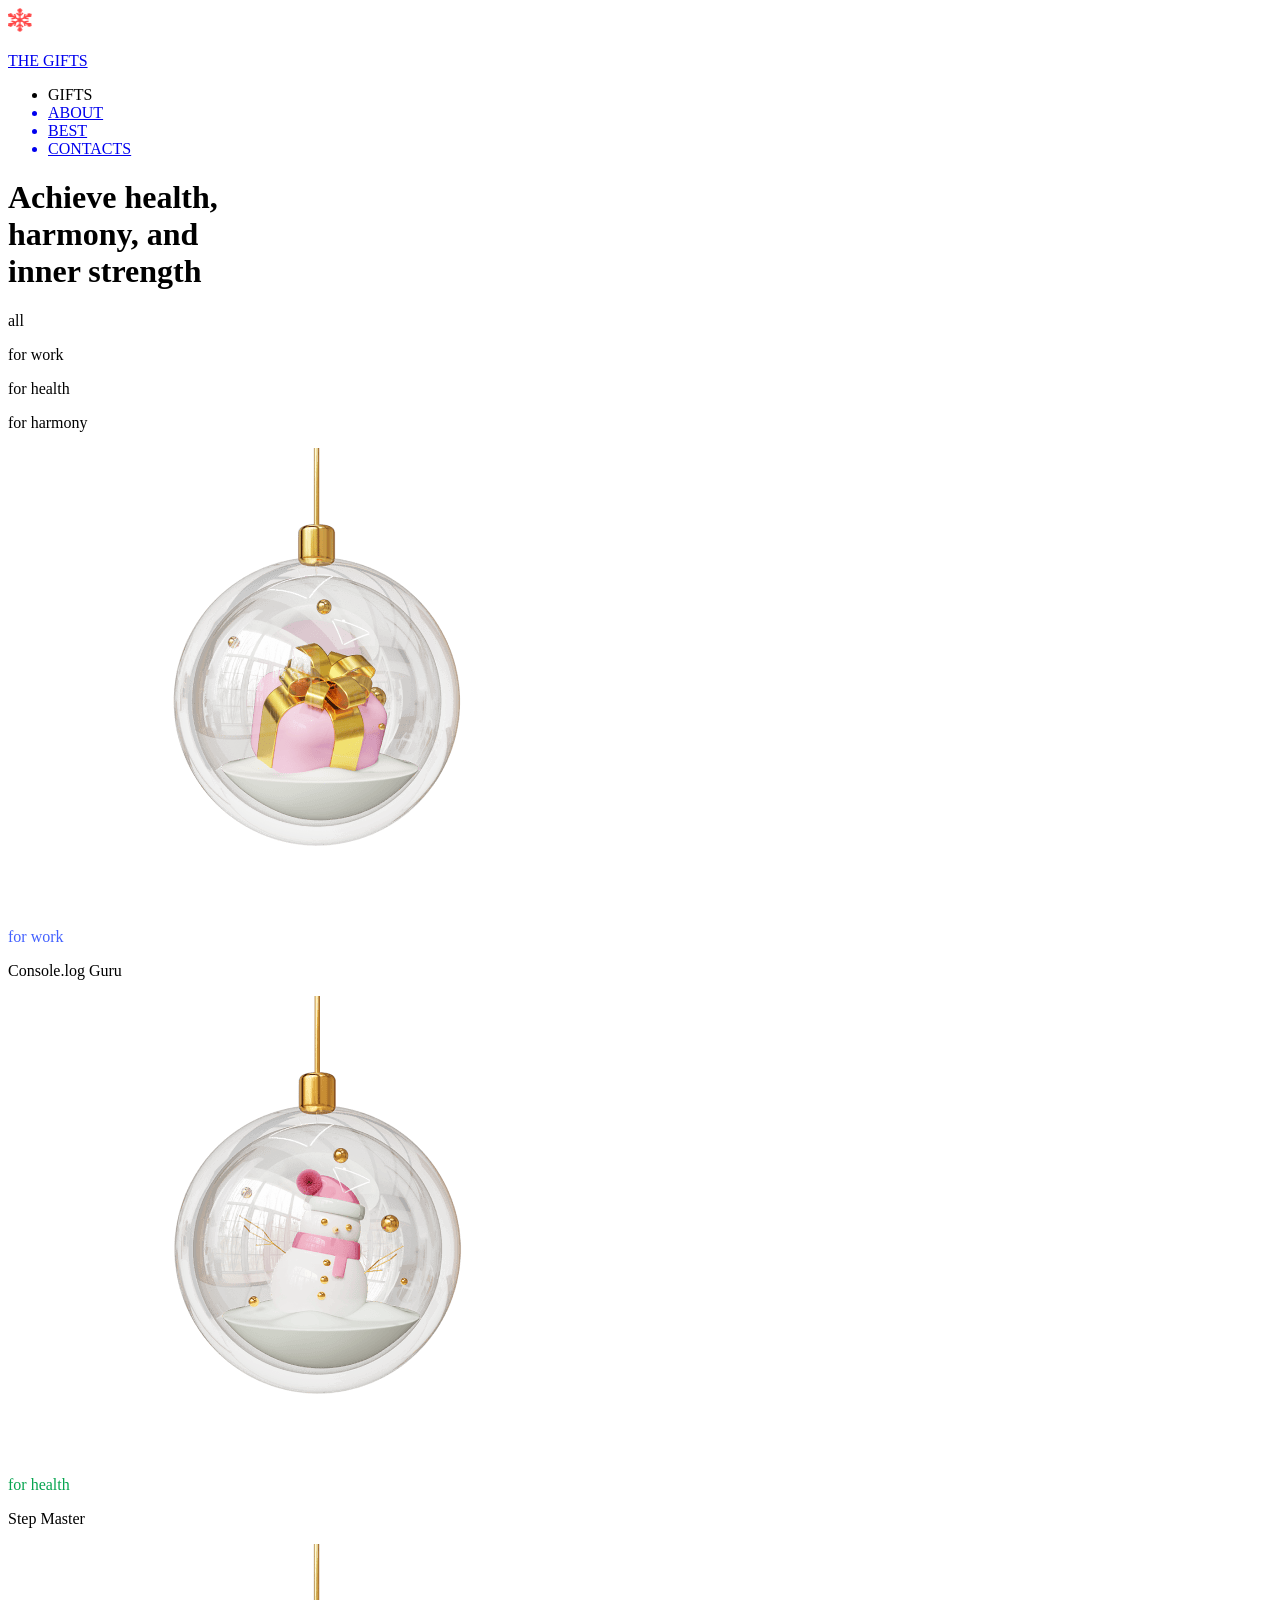
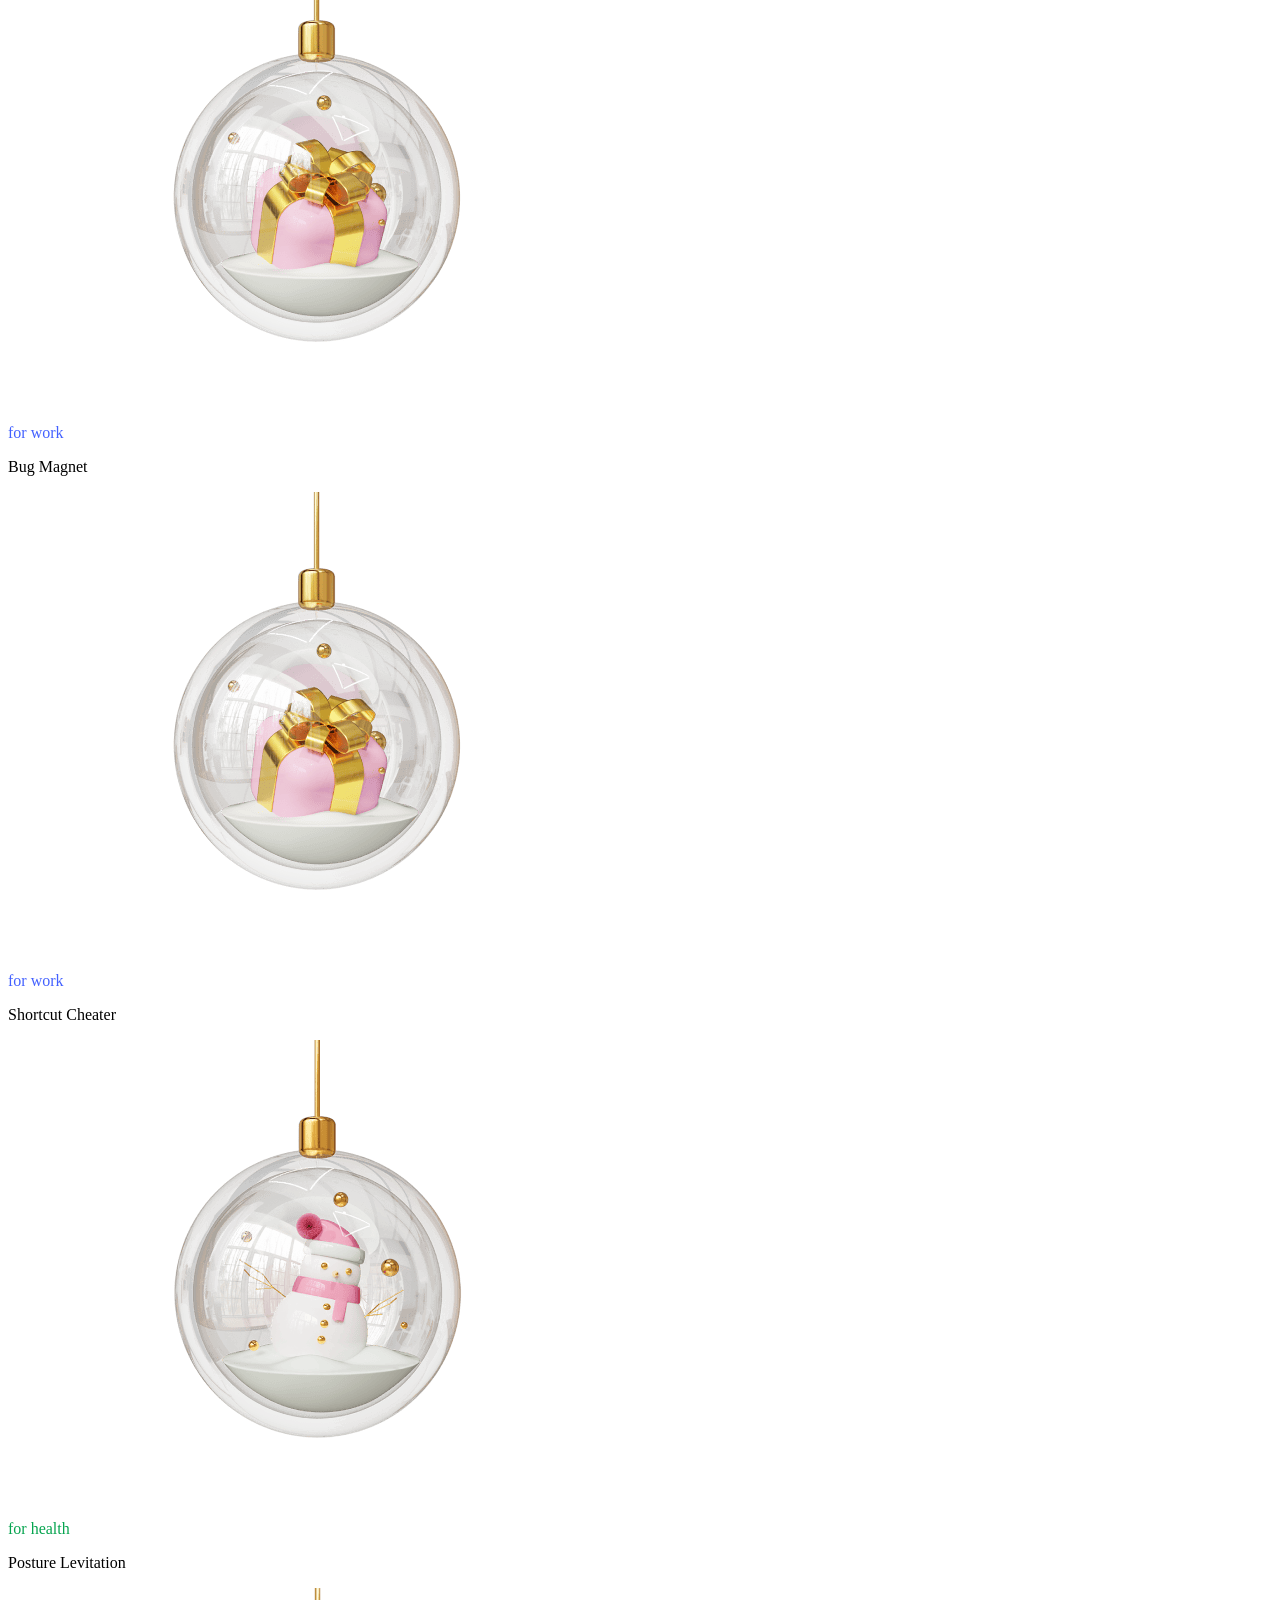
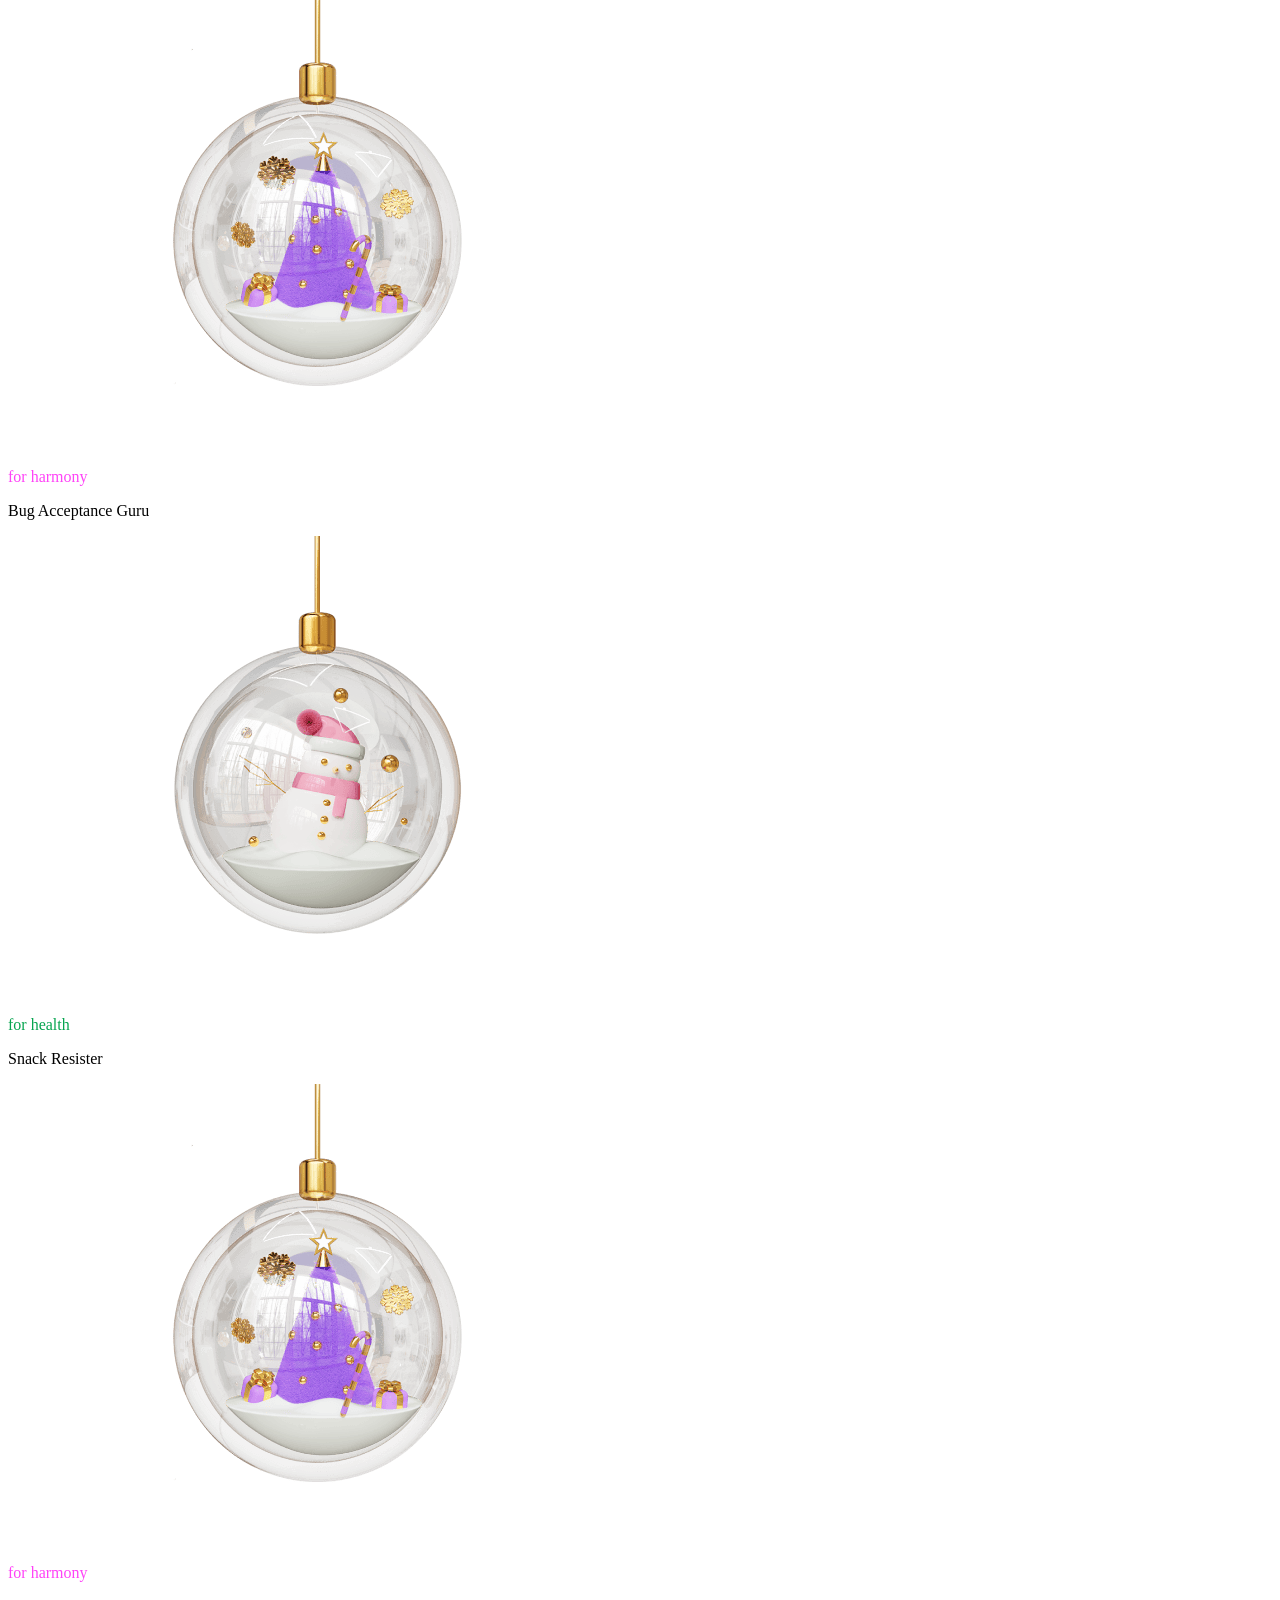
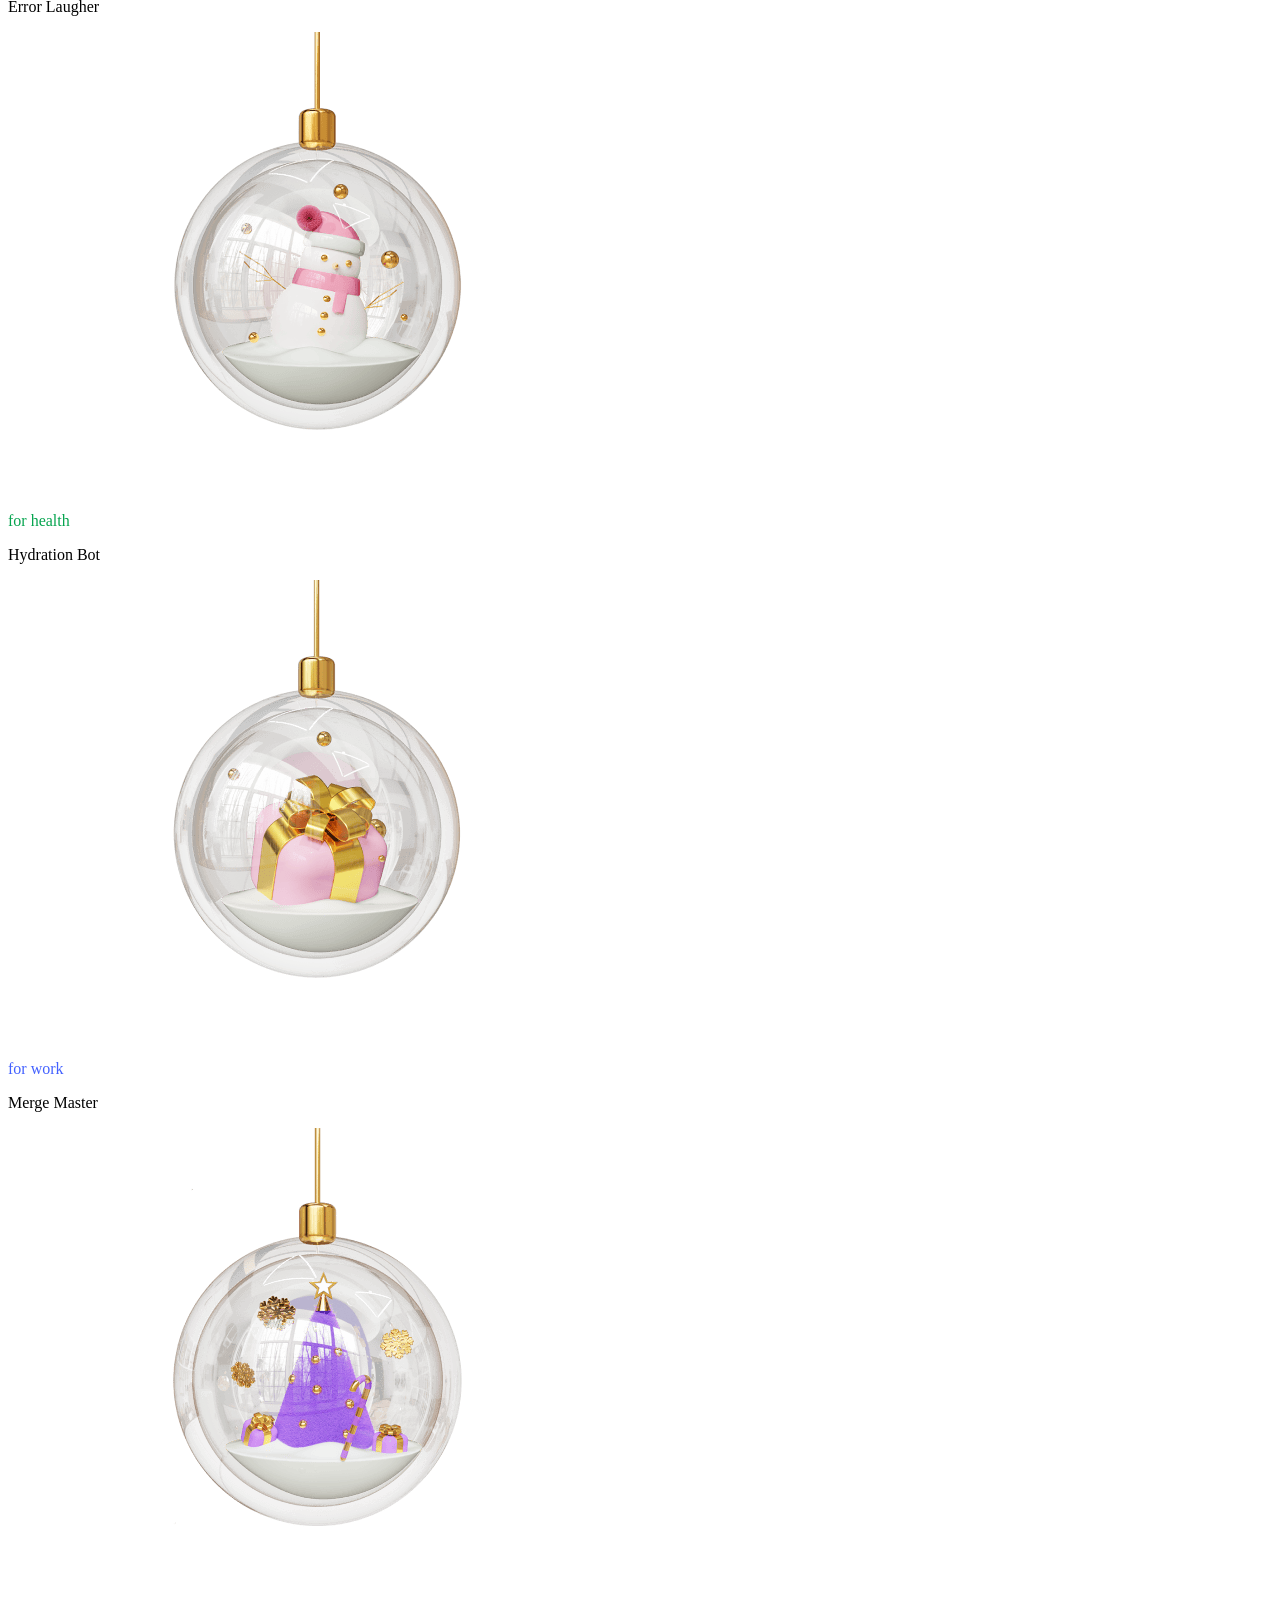
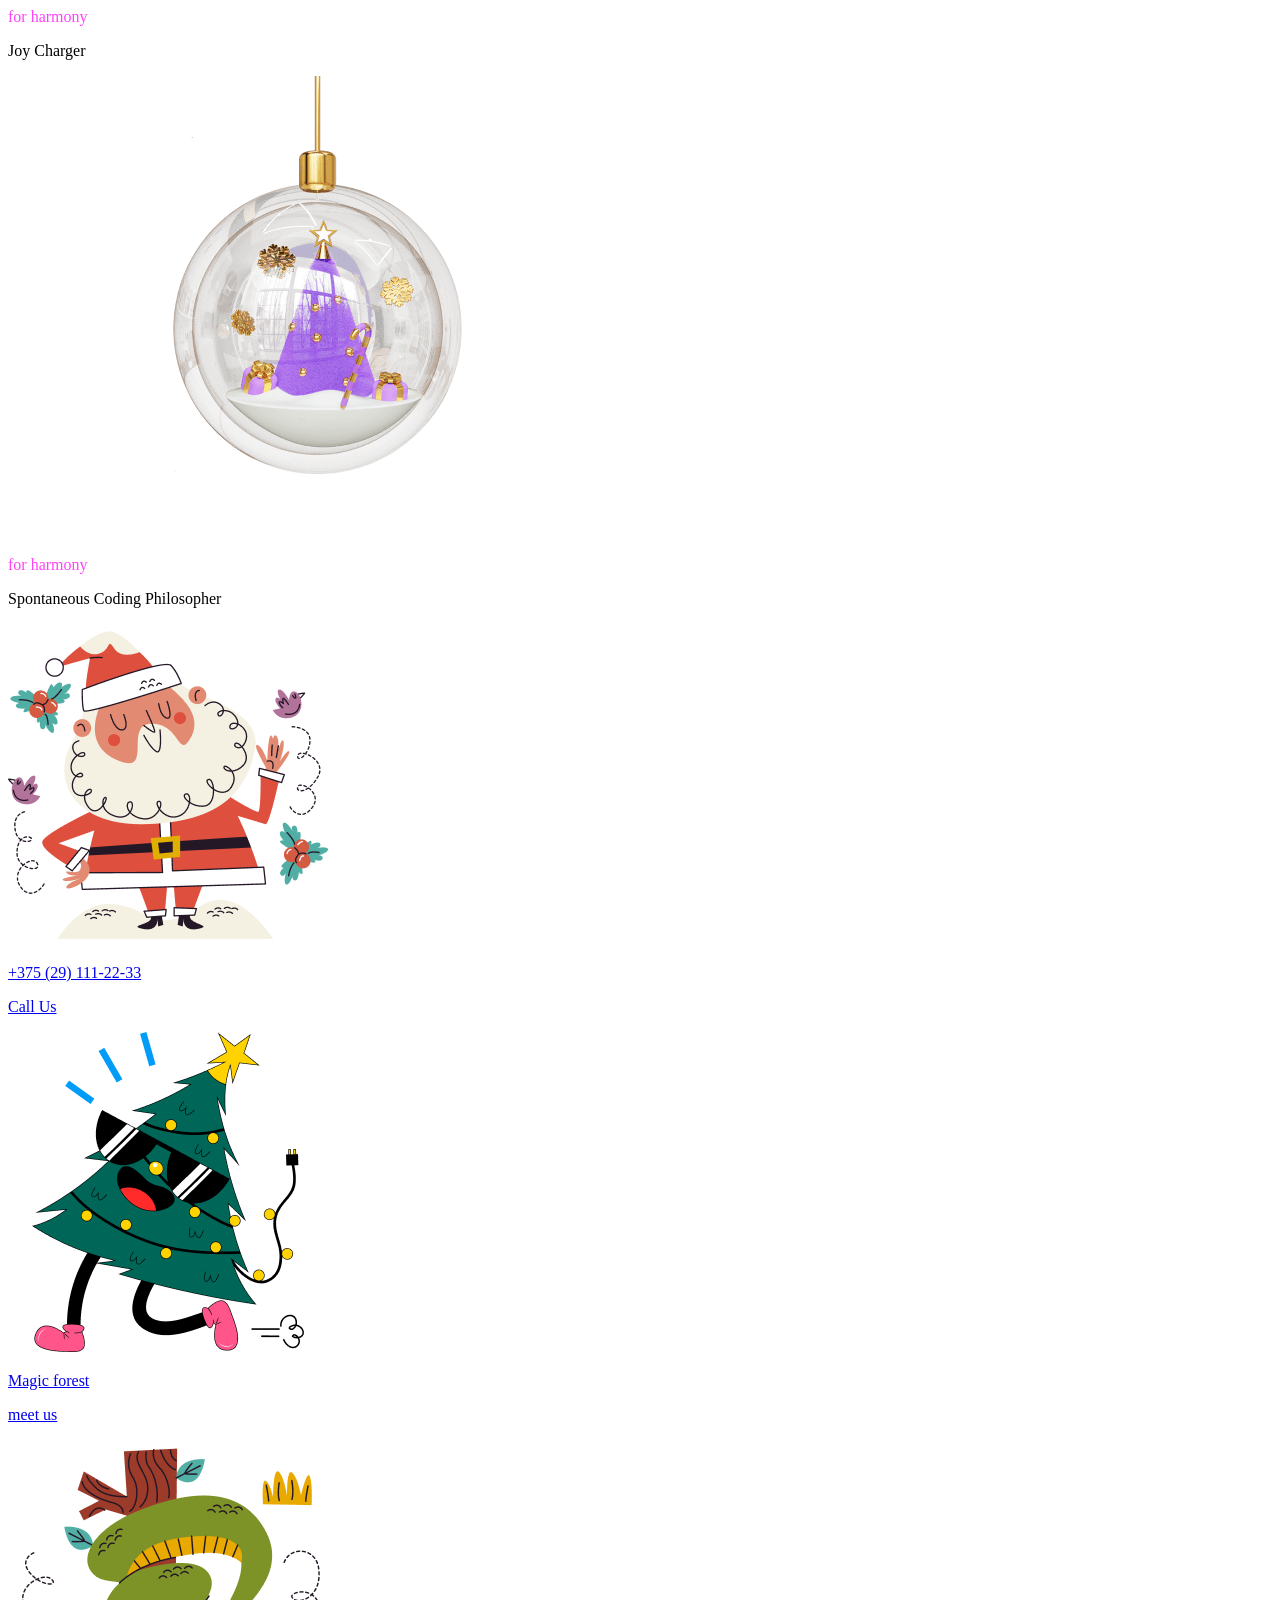
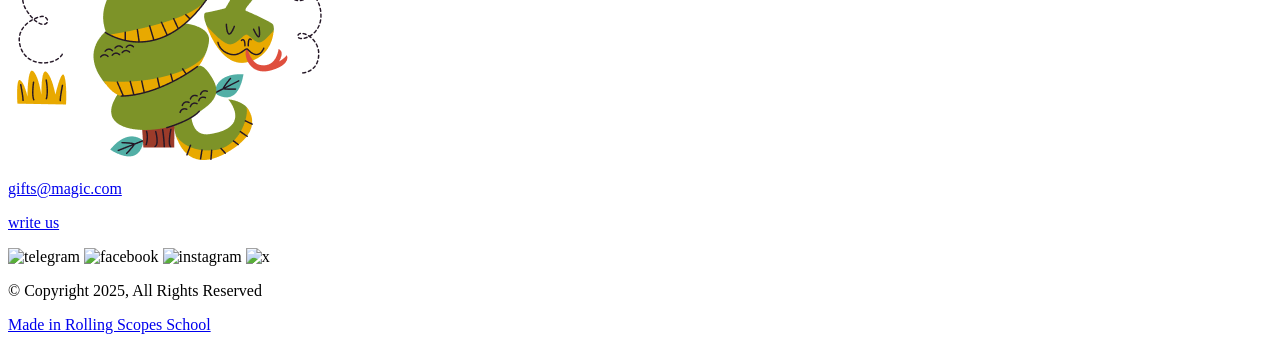
==== christmas-shop/gifts.html @ 27a618ab "create gifts.html page" ====
<!doctype html>
<html lang="en">
  <head>
    <meta charset="UTF-8" />
    <meta name="viewport" content="width=device-width, initial-scale=1.0" />
    <title>Gifts</title>
    <link rel="icon" href="picture/icon/Snowflake.png" />
    <link rel="stylesheet" href="style.css" />
  </head>

  <body>
    <header class="header">
      <div class="header-container">
        <a href="home.html"><div class="container-logo">
            <img src="picture/icon/Snowflake.png" height="24" width="24" alt="snowflake logo">
            <p class="action-small">THE GIFTS</p>
        </div></a>
        <nav class="container-menu"><ul>
      <li class="action-small menu-button">GIFTS</li>
      <a href="#about"><li class="action-small menu-button">ABOUT</li></a>
      <a href="#best"><li class="action-small menu-button">BEST</li></a>
      <a href="#contacts"><li class="action-small menu-button">CONTACTS</li></a>
        </nav>
      </div>
    </header>

    <main class="main-gift">
      <div class="gifts">
        <h1 class="header1">Achieve health,<br>harmony, and<br>inner strength</h1>
      </div>
        <div class="catrgories">
          <p class="action-small menu-button">all</p>
          <p class="action-small menu-button">for work</p>
          <p class="action-small menu-button">for health</p>
          <p class="action-small menu-button">for harmony</p>
        </div>
      <div class="gifts-conteiner">
              <div class="card-gift">
              <img class="gift-pic" src="picture/images/gift-for-work.png" alt="ball with present">
              <div class="text-gift">
                <p class="header4" style="color: #4361ff;">for work</p>
                <p class="header3">Console.log Guru</p>
              </div>
            </div>
            <div class="card-gift">
              <img class="gift-pic" src="picture/images/gift-for-health.png" alt="ball with snowman">
              <div class="text-gift">
                <p class="header4" style="color: #06a44f;">for health</p>
                <p class="header3">Step Master</p>
              </div>
            </div>
            <div class="card-gift">
              <img class="gift-pic" src="picture/images/gift-for-work.png" alt="ball with present">
              <div class="text-gift">
                <p class="header4" style="color: #4361ff;">for work</p>
                <p class="header3">Bug Magnet</p>
              </div>
            </div>
            <div class="card-gift">
              <img class="gift-pic" src="picture/images/gift-for-work.png" alt="ball with present">
              <div class="text-gift">
                <p class="header4" style="color: #4361ff;">for work</p>
                <p class="header3">Shortcut Cheater</p>
              </div>
            </div>
            <div class="card-gift">
              <img class="gift-pic" src="picture/images/gift-for-health.png" alt="ball with snowman">
              <div class="text-gift">
                <p class="header4" style="color: #06a44f;">for health</p>
                <p class="header3">Posture Levitation</p>
              </div>
            </div>
            <div class="card-gift">
              <img class="gift-pic" src="picture/images/gift-for-harmony.png" alt="ball with christmas tree">
              <div class="text-gift">
                <p class="header4" style="color: #ff43f7;">for harmony</p>
                <p class="header3">Bug Acceptance Guru</p>
              </div>
            </div>
            <div class="card-gift">
              <img class="gift-pic" src="picture/images/gift-for-health.png" alt="ball with snowman">
              <div class="text-gift">
                <p class="header4" style="color: #06a44f;">for health</p>
                <p class="header3">Snack Resister</p>
              </div>
            </div>
            <div class="card-gift">
              <img class="gift-pic" src="picture/images/gift-for-harmony.png" alt="ball with christmas tree">
              <div class="text-gift">
                <p class="header4" style="color: #ff43f7;">for harmony</p>
                <p class="header3">Error Laugher</p>
              </div>
            </div>
            <div class="card-gift">
              <img class="gift-pic" src="picture/images/gift-for-health.png" alt="ball with snowman">
              <div class="text-gift">
                <p class="header4" style="color: #06a44f;">for health</p>
                <p class="header3">Hydration Bot</p>
              </div>
            </div>
            <div class="card-gift">
              <img class="gift-pic" src="picture/images/gift-for-work.png" alt="ball with present">
              <div class="text-gift">
                <p class="header4" style="color: #4361ff;">for work</p>
                <p class="header3">Merge Master</p>
              </div>
            </div>
            <div class="card-gift">
              <img class="gift-pic" src="picture/images/gift-for-harmony.png" alt="ball with christmas tree">
              <div class="text-gift">
                <p class="header4" style="color: #ff43f7;">for harmony</p>
                <p class="header3">Joy Charger</p>
              </div>
            </div>
            <div class="card-gift">
              <img class="gift-pic" src="picture/images/gift-for-harmony.png" alt="ball with christmas tree">
              <div class="text-gift">
                <p class="header4" style="color: #ff43f7;">for harmony</p>
                <p class="header3">Spontaneous Coding Philosopher</p>
              </div>
            </div>
      </div>
    </main>

    <footer class="footer" id="contacts">
      <div class="footer-materials">
        <div class="footer-cards">
          <a href="tel:+375291112233"><div class="card-in-footer">
            <img class="footer-pic" src="picture/images/santa-claus.png" alt="santa-claus">
            <p class="action-large">+375 (29) 111-22-33</p>
            <p class="header3">Call Us</p>
          </div></a>
          <a href="https://www.google.com/maps/place/%D0%9A%D1%83%D0%B4%D1%8B%D0%BA%D0%B8%D0%BD%D0%B0+%D0%B3%D0%BE%D1%80%D0%B0/@52.3757508,38.7573272,15z/data=!4m6!3m5!1s0x413a85cfda21764b:0x2795af484ac9c951!8m2!3d52.3757508!4d38.7753516!16s%2Fg%2F11fvw01t_8?entry=ttu&g_ep=EgoyMDI2MDMzMC4wIKXMDSoASAFQAw%3D%3D" target="_blank"><div class="card-in-footer">
            <img class="footer-pic" src="picture/images/christmas-tree.png" alt="christmas-tree">
            <p class="action-large">Magic forest</p>
            <p class="header3">meet us</p>
          </div></a>
          <a href="mailto:gifts@magic.com"><div class="card-in-footer">
            <img class="footer-pic" src="picture/images/snake.png" alt="snake">
            <p class="action-large">gifts@magic.com</p>
            <p class="header3">write us</p>
          </div></a>
        </div>
        <div class="footer-text">
          <div class="socials">
            <img src="picture/icon/telegram.svg" alt="telegram" class="social-pic">
            <img src="picture/icon/facebook.svg" alt="facebook" class="social-pic">
            <img src="picture/icon/instagram.svg" alt="instagram" class="social-pic">
            <img src="picture/icon/X.svg" alt="x" class="social-pic">
          </div>
          <p class="paragraph">© Copyright 2025, All Rights Reserved</p>
          <p class="caption"><a href="https://rs.school/" target="_blank">Made in Rolling Scopes School</a></p>
        </div>
      </div>
    </footer>

  </body>
</html>
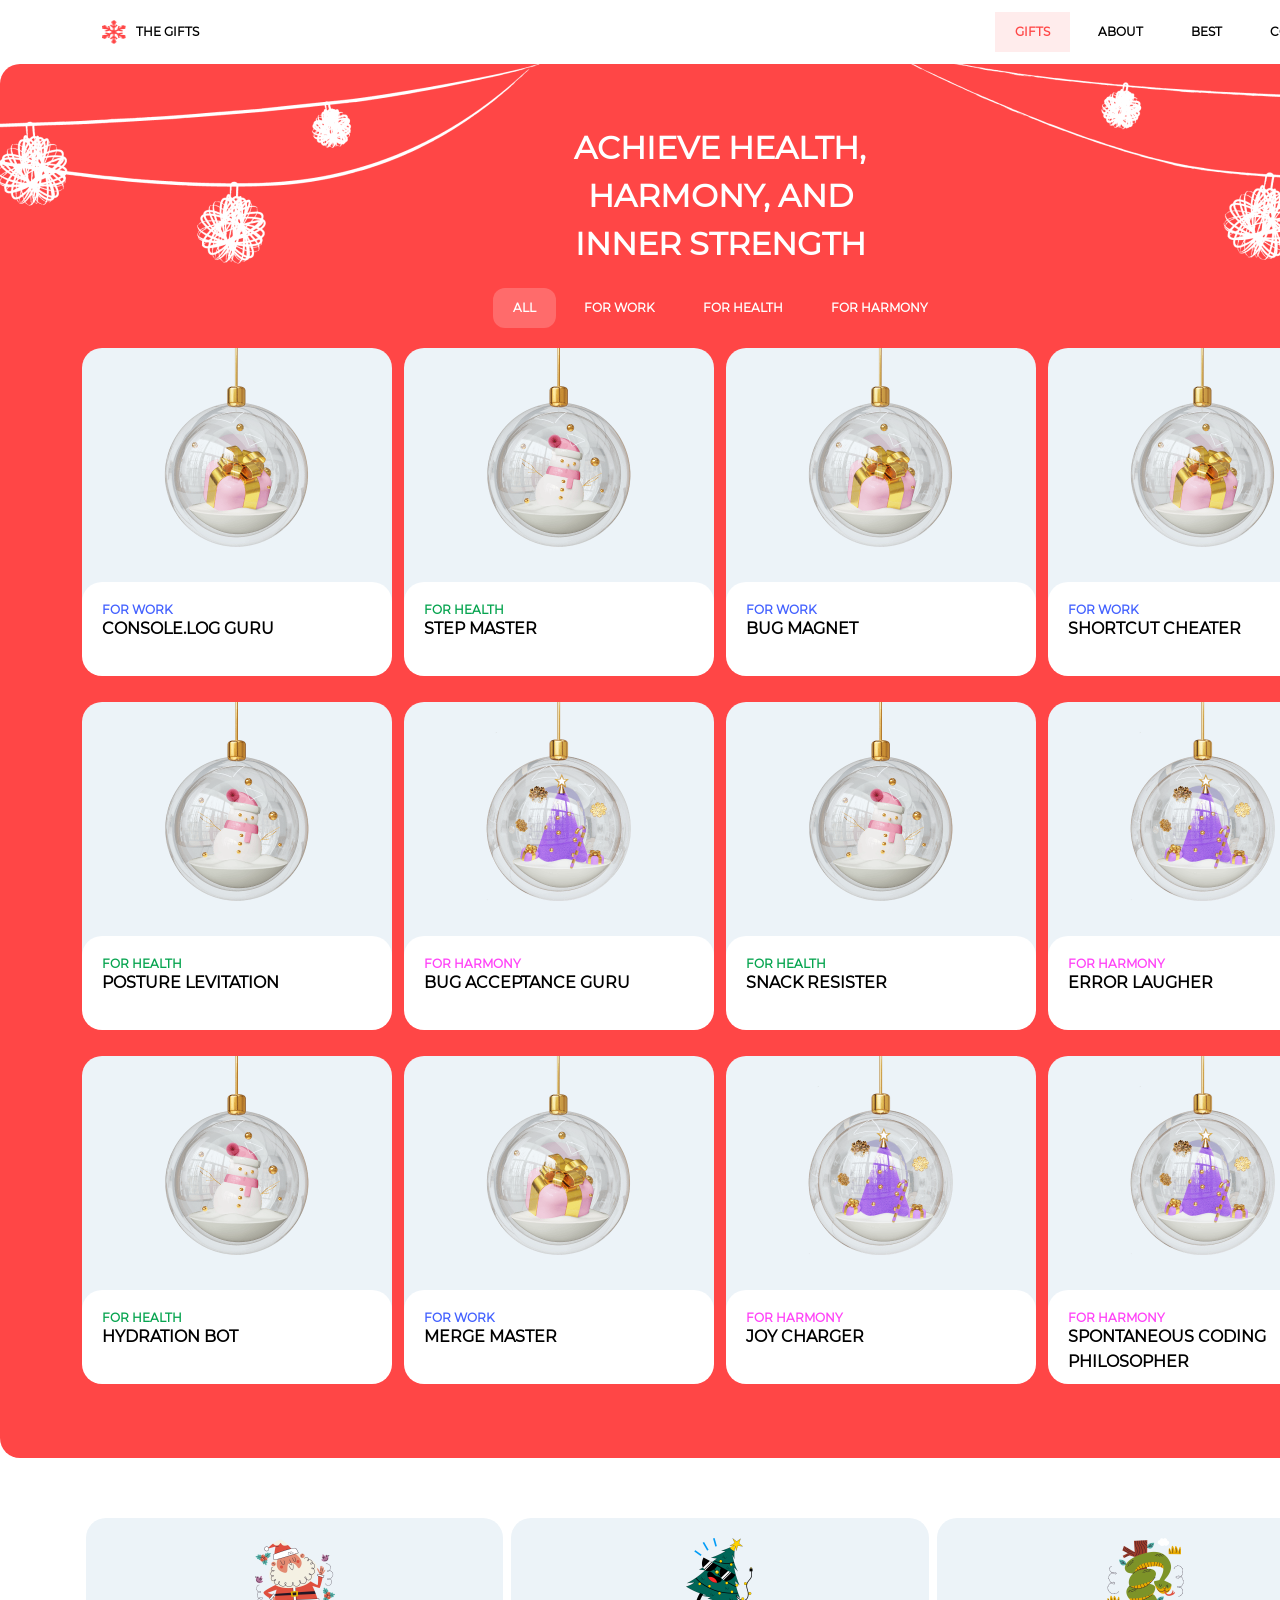
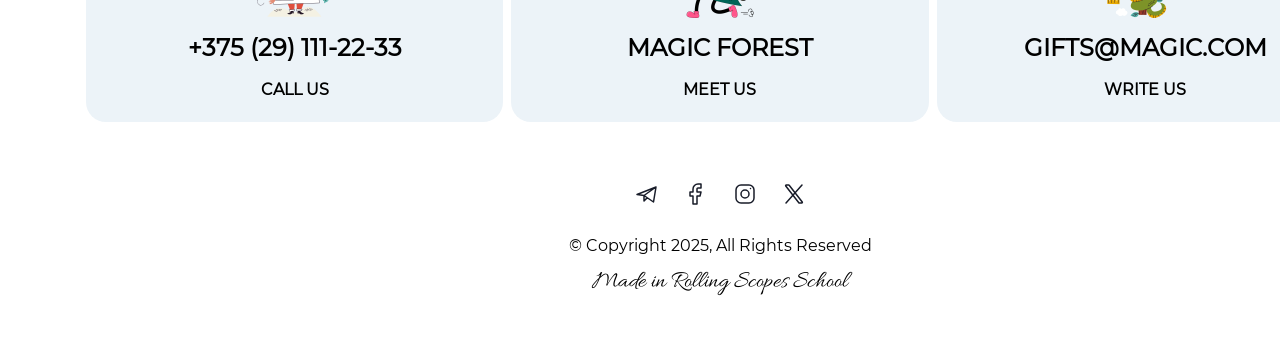
==== commit f1dd09e2: "filling the page with text, graphic elements and animation" ====
--- a/christmas-shop/gifts.html
+++ b/christmas-shop/gifts.html
@@ -16,7 +16,7 @@
             <p class="action-small">THE GIFTS</p>
         </div></a>
         <nav class="container-menu"><ul>
-      <li class="action-small menu-button">GIFTS</li>
+      <li class="action-small menu-button menu-button--disabled">GIFTS</li>
       <a href="#about"><li class="action-small menu-button">ABOUT</li></a>
       <a href="#best"><li class="action-small menu-button">BEST</li></a>
       <a href="#contacts"><li class="action-small menu-button">CONTACTS</li></a>
@@ -29,7 +29,7 @@
         <h1 class="header1">Achieve health,<br>harmony, and<br>inner strength</h1>
       </div>
         <div class="catrgories">
-          <p class="action-small menu-button">all</p>
+          <p class="action-small menu-button all">all</p>
           <p class="action-small menu-button">for work</p>
           <p class="action-small menu-button">for health</p>
           <p class="action-small menu-button">for harmony</p>
@@ -39,84 +39,84 @@
               <img class="gift-pic" src="picture/images/gift-for-work.png" alt="ball with present">
               <div class="text-gift">
                 <p class="header4" style="color: #4361ff;">for work</p>
-                <p class="header3">Console.log Guru</p>
+                <p class="header3 card-text">Console.log Guru</p>
               </div>
             </div>
             <div class="card-gift">
               <img class="gift-pic" src="picture/images/gift-for-health.png" alt="ball with snowman">
               <div class="text-gift">
                 <p class="header4" style="color: #06a44f;">for health</p>
-                <p class="header3">Step Master</p>
+                <p class="header3 card-text">Step Master</p>
               </div>
             </div>
             <div class="card-gift">
               <img class="gift-pic" src="picture/images/gift-for-work.png" alt="ball with present">
               <div class="text-gift">
                 <p class="header4" style="color: #4361ff;">for work</p>
-                <p class="header3">Bug Magnet</p>
+                <p class="header3 card-text">Bug Magnet</p>
               </div>
             </div>
             <div class="card-gift">
               <img class="gift-pic" src="picture/images/gift-for-work.png" alt="ball with present">
               <div class="text-gift">
                 <p class="header4" style="color: #4361ff;">for work</p>
-                <p class="header3">Shortcut Cheater</p>
+                <p class="header3 card-text">Shortcut Cheater</p>
               </div>
             </div>
             <div class="card-gift">
               <img class="gift-pic" src="picture/images/gift-for-health.png" alt="ball with snowman">
               <div class="text-gift">
                 <p class="header4" style="color: #06a44f;">for health</p>
-                <p class="header3">Posture Levitation</p>
+                <p class="header3 card-text">Posture Levitation</p>
               </div>
             </div>
             <div class="card-gift">
               <img class="gift-pic" src="picture/images/gift-for-harmony.png" alt="ball with christmas tree">
               <div class="text-gift">
                 <p class="header4" style="color: #ff43f7;">for harmony</p>
-                <p class="header3">Bug Acceptance Guru</p>
+                <p class="header3 card-text">Bug Acceptance Guru</p>
               </div>
             </div>
             <div class="card-gift">
               <img class="gift-pic" src="picture/images/gift-for-health.png" alt="ball with snowman">
               <div class="text-gift">
                 <p class="header4" style="color: #06a44f;">for health</p>
-                <p class="header3">Snack Resister</p>
+                <p class="header3 card-text">Snack Resister</p>
               </div>
             </div>
             <div class="card-gift">
               <img class="gift-pic" src="picture/images/gift-for-harmony.png" alt="ball with christmas tree">
               <div class="text-gift">
                 <p class="header4" style="color: #ff43f7;">for harmony</p>
-                <p class="header3">Error Laugher</p>
+                <p class="header3 card-text">Error Laugher</p>
               </div>
             </div>
             <div class="card-gift">
               <img class="gift-pic" src="picture/images/gift-for-health.png" alt="ball with snowman">
               <div class="text-gift">
                 <p class="header4" style="color: #06a44f;">for health</p>
-                <p class="header3">Hydration Bot</p>
+                <p class="header3 card-text">Hydration Bot</p>
               </div>
             </div>
             <div class="card-gift">
               <img class="gift-pic" src="picture/images/gift-for-work.png" alt="ball with present">
               <div class="text-gift">
                 <p class="header4" style="color: #4361ff;">for work</p>
-                <p class="header3">Merge Master</p>
+                <p class="header3 card-text">Merge Master</p>
               </div>
             </div>
             <div class="card-gift">
               <img class="gift-pic" src="picture/images/gift-for-harmony.png" alt="ball with christmas tree">
               <div class="text-gift">
                 <p class="header4" style="color: #ff43f7;">for harmony</p>
-                <p class="header3">Joy Charger</p>
+                <p class="header3 card-text">Joy Charger</p>
               </div>
             </div>
             <div class="card-gift">
               <img class="gift-pic" src="picture/images/gift-for-harmony.png" alt="ball with christmas tree">
               <div class="text-gift">
                 <p class="header4" style="color: #ff43f7;">for harmony</p>
-                <p class="header3">Spontaneous Coding Philosopher</p>
+                <p class="header3 card-text">Spontaneous Coding Philosopher</p>
               </div>
             </div>
       </div>
--- a/christmas-shop/style.css
+++ b/christmas-shop/style.css
@@ -0,0 +1,685 @@
+* {
+    margin: 0 auto;
+    padding: 0;
+    box-sizing: border-box;
+}
+
+html {
+    scroll-behavior: smooth;
+}
+
+
+@font-face {
+    font-family: 'Montserrat';
+    src: url(font/Montserrat-Regular.woff2) format(woff2);
+}
+
+@font-face {
+    font-family: 'Allura';
+    src: url(font/Allura-Regular.woff2) format(woff2);
+}
+
+
+.header1 {
+    font-family: 'Montserrat', sans-serif;
+    font-size: 32px;
+    font-weight: 600;
+    line-height: 150%;
+    letter-spacing: 18%;
+    text-transform: uppercase;
+}
+
+.header2 {
+    font-family: 'Montserrat', sans-serif;
+    font-size: 24px;
+    font-weight: 600;
+    line-height: 152%;
+    letter-spacing: 16%;
+    text-transform: uppercase;
+}
+
+.header3 {
+    font-family: 'Montserrat', sans-serif;
+    font-size: 16px;
+    font-weight: 600;
+    line-height: 152%;
+    letter-spacing: 8%;
+    text-transform: uppercase;
+}
+
+.header4 {
+    font-family: 'Montserrat', sans-serif;
+    font-size: 12px;
+    font-weight: 600;
+    line-height: 130%;
+    letter-spacing: 5%;
+    text-transform: uppercase;
+}
+
+.paragraph {
+    font-family: 'Montserrat', sans-serif;
+    font-size: 16px;
+    font-weight: 400;
+    line-height: 148%;
+}
+
+.action-large {
+    font-family: 'Montserrat', sans-serif;
+    font-size: 24px;
+    font-weight: 600;
+    line-height: 152%;
+    letter-spacing: 16%;
+    text-transform: uppercase;
+}
+
+.action-small {
+    font-family: 'Montserrat', sans-serif;
+    font-size: 12px;
+    font-weight: 600;
+    line-height: 130%;
+    letter-spacing: 5%;
+    text-transform: uppercase;
+}
+
+.caption {
+    font-family: 'Allura';
+    font-size: 24px;
+    font-weight: 400;
+    line-height: 100%;
+    letter-spacing: 5%;
+}
+
+.slider-text {
+    font-family: 'Montserrat', sans-serif;
+    font-size: 80px;
+    font-weight: 600;
+    text-transform: uppercase;
+}
+
+.header {
+    width: 1440px;
+    height: 64px;
+    display: flex;
+    justify-content: center;
+    align-items: center;
+}
+
+
+.header-container {
+    width: 1440px;
+    height: 64px;
+    padding: 0 82px;
+    margin: 0 0;
+    display: flex;
+    justify-content: space-between;
+    align-items: center;
+}
+
+.header-container a {
+    text-decoration: none;
+    color: inherit;
+    margin: 0 0;
+}
+
+
+.container-logo {
+    display: flex;
+    align-items: center;
+    gap: 9.66px;
+    padding: 8px 20px;
+    margin: 0 0;
+    cursor: pointer;
+    text-decoration: none;
+    color: inherit;
+
+}
+
+.container-menu {
+    display: inline;
+    justify-self: flex-end;
+    align-items: center;
+    text-align: center;
+    margin: 0 0;
+    list-style: none;
+    cursor: pointer;
+}
+
+.container-menu a {
+    text-decoration: none;
+    color: inherit;
+}
+
+.container-menu ul {
+    display: flex;
+    list-style-type: none;
+    gap: 8px;
+    justify-content: flex-end;
+    align-items: center;
+    text-align: right;
+}
+
+.container-menu li {
+    transition: 0.6s;
+}
+
+
+
+.container-menu li:hover {
+    background-color: #ff46461a;
+    color: #ff4646;
+    border-radius: 12px;
+    cursor: pointer;
+    transition: 0.6s;
+}
+
+.menu-button {
+    padding: 12px 20px;
+}
+
+.main {
+    width: 1440px;
+    background-color: #ff4646;
+    background-image: url(picture/background/bg-snow.png);
+    border-radius: 20px;
+}
+
+.hero-section {
+  width: 1440px;
+  height: 524px;
+  background-image: url(picture/background/bg-ball.png);
+  background-repeat: no-repeat;
+  background-position: center;
+  background-size: cover;
+  color: #fff;
+  display: flex;
+  justify-content: center;
+  align-items: center;
+  text-align: center;
+}
+
+.text-section1 {
+    width: 426px;
+    height: 404px;
+    display: flex;
+    justify-content: center;
+    align-items: center;
+    text-align: center;
+    padding: 60px 0;
+    flex-direction: column;
+    gap: 12px;
+}
+
+.button-section1 {
+    width: 235px;
+    height: 56px;
+    border-radius: 20px;
+    color: #fff;
+    background-color: #181C29;
+    cursor: pointer;
+    transition: 0.6s;
+}
+
+.button-section1 a {
+    text-decoration: none;
+    color: inherit;
+}
+
+.button-section1:hover {
+    background-color: #fff;
+    color: #181C29;
+    transition: 0.6s;
+
+}
+
+.about-section {
+
+    width: 1440px;
+    height: 648px;
+    display: flex;
+    justify-content: center;
+    align-items: center;
+    text-align: left;
+}
+
+.insert-section2 {
+    background-color: #fff;
+    width: 1276px;
+    height: 528px;
+    border-radius: 20px;
+    display: flex;
+    justify-content: space-between;
+    align-items: center;
+}
+
+.text-section2 {
+    width: 426px;
+    height: 328px;
+    justify-content: center;
+    align-items: center;
+    text-align: left;
+    margin: 0 60px;
+    gap: 20px;
+    display: flex;
+    flex-direction: column;
+}
+
+.text-section2 p caption {
+    margin: 0 0;
+}
+
+
+.santa-img {
+    width: 638px;
+    height: 528px;
+    border-radius: 20px;
+    margin: 0 0;
+}
+
+.slider-section {
+    width: 1440px;
+    height: 488px;
+    justify-content: center;
+    align-items: center;
+    text-align: center;
+    display: flex;
+    flex-direction: column;
+    overflow: hidden;
+}
+
+.slider-container {
+    width: 1276px;
+    height: 368px;
+    justify-content: center;
+    align-items: center;
+    display: flex;
+    flex-direction: column;
+    gap: 20px;
+}
+
+.slider-container-text {
+    width: 426px;
+    height: 72px;
+    color: #fff;
+    gap: 12px;
+    display: flex;
+    flex-direction: column;
+}
+
+.slider-window {
+    width: 1276px;
+    height: 200px;
+    
+}
+
+.sliders {
+    width: 1993px;
+    height: 200px;
+    display: flex;
+    justify-content: center;
+    align-items: center;
+    text-align: center;
+    color: #fff;
+
+}
+
+.slider-pic {
+    width: 200px;
+    height: 200px;
+    border-radius: 20px;
+}
+
+.button {
+    width: 1276px;
+    height: 56px;
+    display: flex;
+    justify-content: flex-end;
+    gap: 20px;
+}
+
+.slider-button {
+    height: 56px;
+    width: 56px;
+    border-radius: 20px;
+    border: #fff 1px solid;
+    background-color: transparent;
+    flex-grow: 0;
+    margin: 0;
+    transition: 0.6s;
+}
+
+.slider-button:hover {
+    cursor: pointer;
+    background-color: #fff;
+    transition: 0.6s;
+}
+
+.slider-button:hover path {
+    stroke:#ff4646;
+    transition: 0.6s;
+}
+
+
+
+.best-gift-section {
+    width: 1440px;
+    height: 554px;
+    display: flex;
+    flex-direction: column;
+    justify-content: center;
+    align-items: center;
+
+}
+
+.best-gift {
+    width: 1276px;
+    height: 434px;
+    display: flex;
+    flex-direction: column;
+    justify-items: center;
+    align-items: center;
+    gap: 20px;
+
+}
+
+.text-best-gift {
+    width: 426px;
+    display: flex;
+    flex-direction: column;
+    gap: 12px;
+    text-align: center;
+    color: #fff;
+}
+
+.gift-card-section {
+    width: 1276px;
+    height: 234px;
+    display: flex;
+}
+
+.card-gift {
+    width: 310px;
+    height: 324px;
+    border-radius: 20px;
+    background-color: #ecf3f8;
+    cursor: pointer;
+
+}
+
+.card-text {
+    transition: 0.6s;
+}
+
+
+.card-gift:hover .card-text {
+    color: #ff4646;
+    transition: 0.6s;
+}
+
+
+
+.gift-pic {
+    width: 310px;
+    height: 230px;
+}
+
+.text-gift {
+    width: 310px;
+    height: 94px;
+    background-color: #fff;
+    border-radius: 20px;
+    padding: 20px 20px 44px 20px;
+}
+
+.cta-section {
+    width: 1440px;
+    height: 668px;
+    display: flex;
+    background-image: url(picture/background/bg-forest.png);
+    background-repeat: no-repeat;
+    background-position: center;
+    background-size: cover;    
+    justify-content: center;
+    align-items: center;
+    text-align: center;
+
+}
+
+.cta-text {
+    width: 426px;
+    height: 428px;
+    display: flex;
+    flex-direction: column;
+    justify-content: center;
+    align-items: center;
+    text-align: center;
+    gap: 20px;
+    padding: 60px 0;
+    color: #fff;
+}
+
+.text-timer {
+    display: flex;
+    flex-direction: column;
+    gap: 8px;
+}
+
+.timer {
+    width: 344px;
+    height: 72px;
+    background-color: #ffffff33;
+    border-radius: 20px;
+    color: #fff;
+    display: flex;
+    justify-content: center;
+    align-items: center;
+}
+
+.countdown {
+    width: 80px;
+    height: 52px;
+
+}
+
+.separator {
+    height: 20px;
+}
+
+.footer {
+    width: 1440px;
+    height: 496px;
+    display: flex;
+    flex-direction: column;
+    justify-content: center;
+    align-content: center;
+
+}
+
+.footer-materials {
+    width: 1276px;
+    height: 376px;
+    gap: 60px;
+    display: flex;
+    flex-direction: column;
+    justify-content: center;
+    align-content: center;
+    text-decoration: none;
+    color: inherit;
+
+
+}
+
+.footer-cards {
+    width: 1276px;
+    height: 204px;
+    display: flex;
+    text-decoration: none;
+}
+
+.footer-cards a {
+    text-decoration: none;
+}
+
+.card-in-footer:hover {
+    color: #ff4646;
+    cursor: pointer;
+    transition: 0.6s;
+}
+
+
+.card-in-footer {
+    width: 417.33px;
+    height: 204px;
+    background-color: #ecf3f8;
+    padding: 20px 0;
+    justify-content: center;
+    align-items: center;
+    text-align: center;
+    border-radius: 20px;
+    text-decoration: none;
+    color: black;
+    display: flex;
+    flex-direction: column;
+    gap: 12px;
+    transition: 0.6s;
+}
+
+
+.footer-pic {
+    width: 80px;
+    height: 80px;
+}
+
+.footer-text {
+    height: 112px;
+    display: flex;
+    flex-direction: column;
+    justify-content: center;
+    align-items: center;
+    text-align: center;
+    gap: 12px;
+    text-decoration: none;
+    color: black;
+}
+
+.footer-text a{
+    text-decoration: none;
+    color: black;
+    transition: 0.6s;
+}
+
+.footer-text a:hover {
+    color: #ff4646;
+    cursor: pointer;
+    transition: 0.6s;
+}
+
+
+.socials {
+    width: 196px;
+    height: 40px;
+    display: flex;
+}
+
+.socials svg {
+    cursor: pointer;
+}
+
+.socials svg path {
+    transition: 0.6s;
+}
+
+.socials svg:hover path {
+    stroke: #ff4646;
+    transition: 0.6s;
+}
+
+
+.social-pic {
+    height: 24px;
+    width: 24px;
+}
+
+.social-pic:hover {
+    color: #ff4646;
+    cursor: pointer;
+    transition: 0.6s;
+}
+
+
+.main-gift {
+    width: 1440px;
+    height: 1394px;
+    background-image: url(picture/background/bg-garland.png);
+    background-repeat: no-repeat;
+    background-position: top center;
+    background-size: contain;
+    background-color: #ff4646;
+    border-radius: 20px;
+    display: flex;
+    flex-direction: column;
+    align-content: center;
+    justify-content: center;
+    gap: 20px;
+
+}
+
+.action-small.menu-button.menu-button--disabled {
+    cursor: default;
+    color: #ff4646;
+    background-color: #ff46461a;
+}
+
+.gifts {
+    width: 426px;
+    height: 144px;
+    text-align: center;
+    display: flex;
+    flex-direction: column;
+    align-content: center;
+    justify-content: center;
+}
+
+.catrgories {
+    text-align: center;
+    display: flex;
+    align-content: center;
+    justify-content: center;
+    color: #fff;
+    gap: 8px;
+   transition: 0.6s;
+}
+
+.catrgories p:hover {
+    background-color: #ffffff33;
+    border-radius: 12px;
+    cursor: pointer;
+    transition: 0.6s;
+}
+
+.action-small.menu-button.all {
+    background-color: #ffffff33;
+    border-radius: 12px;
+}
+
+.gifts h1 {
+    color: #fff;
+    justify-content: center;
+    align-items: center;
+    text-align: center;
+}
+
+.gifts p {
+    justify-content: center;
+    align-items: center;
+    text-align: center;
+
+}
+
+
+.gifts-conteiner {
+    width: 1276px;
+    height: 1050px;
+    flex-wrap: wrap;
+    gap: 12px;
+    display: flex;
+}
